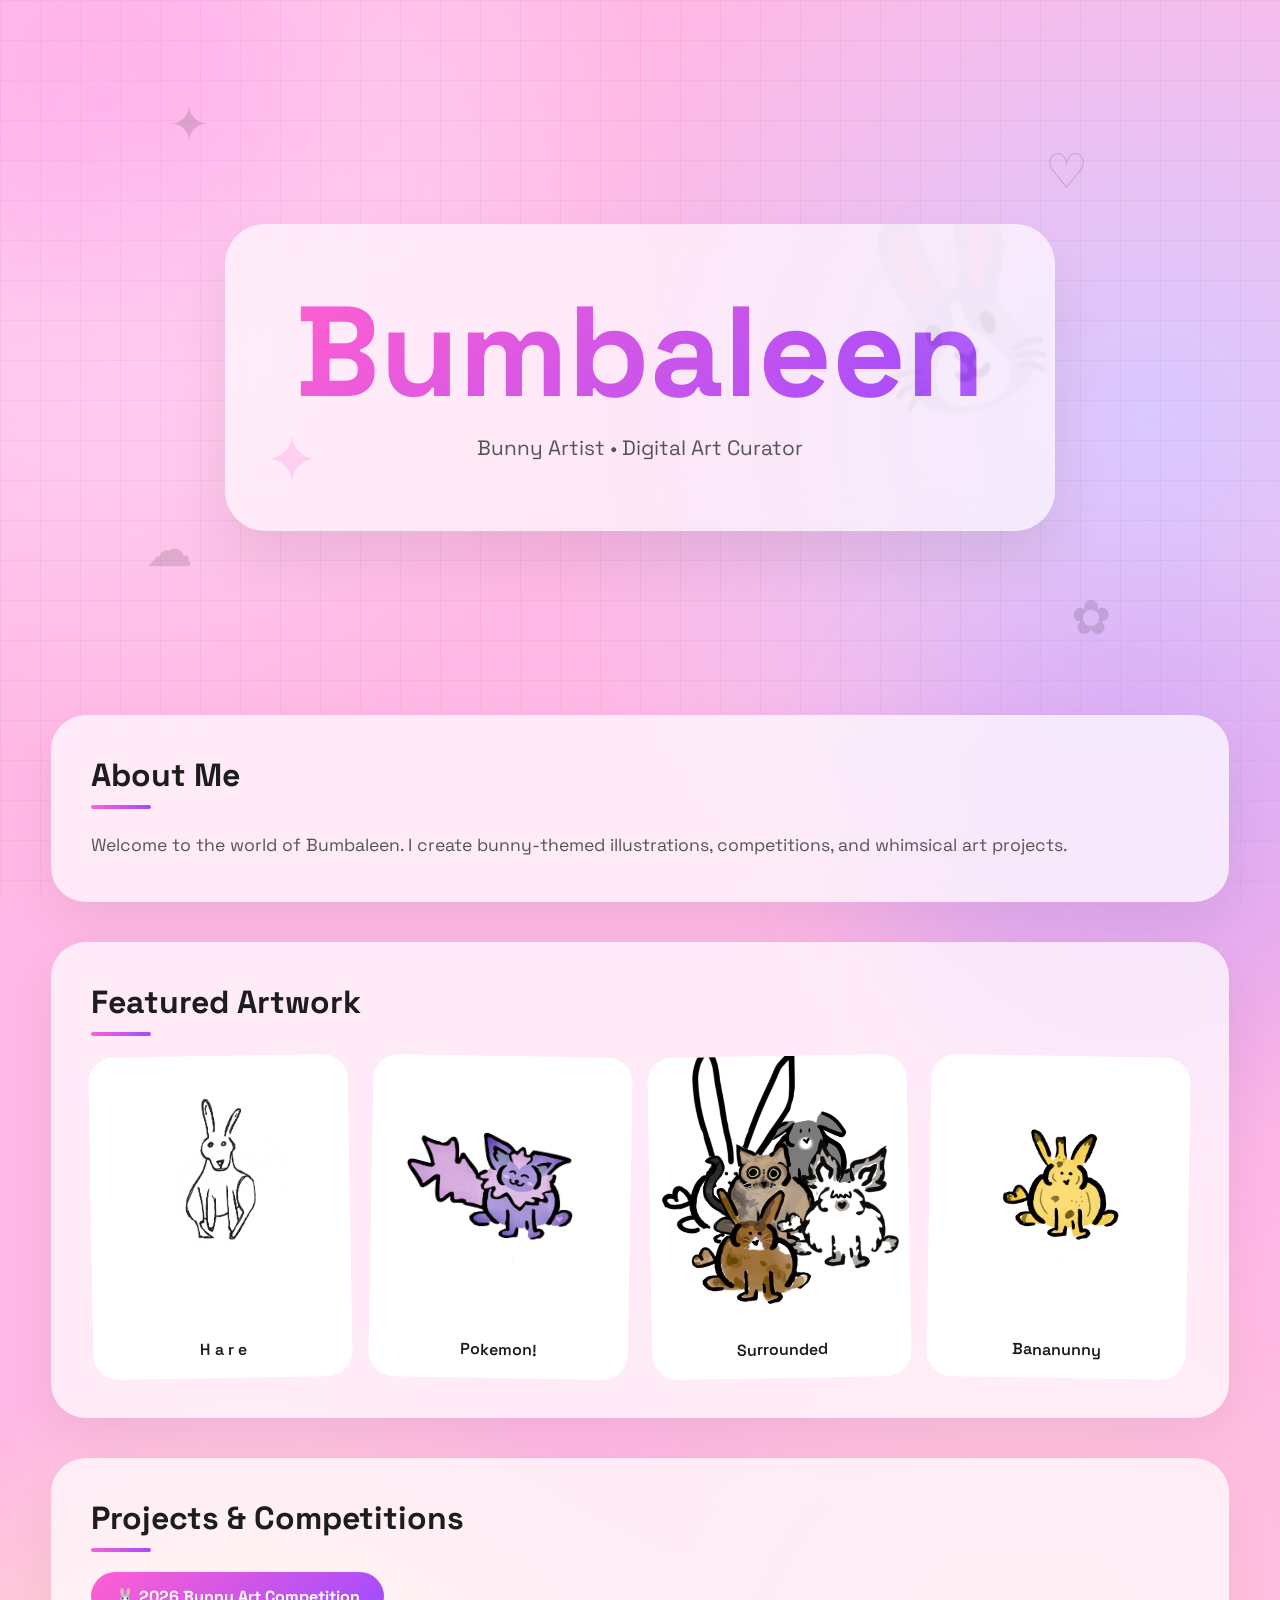
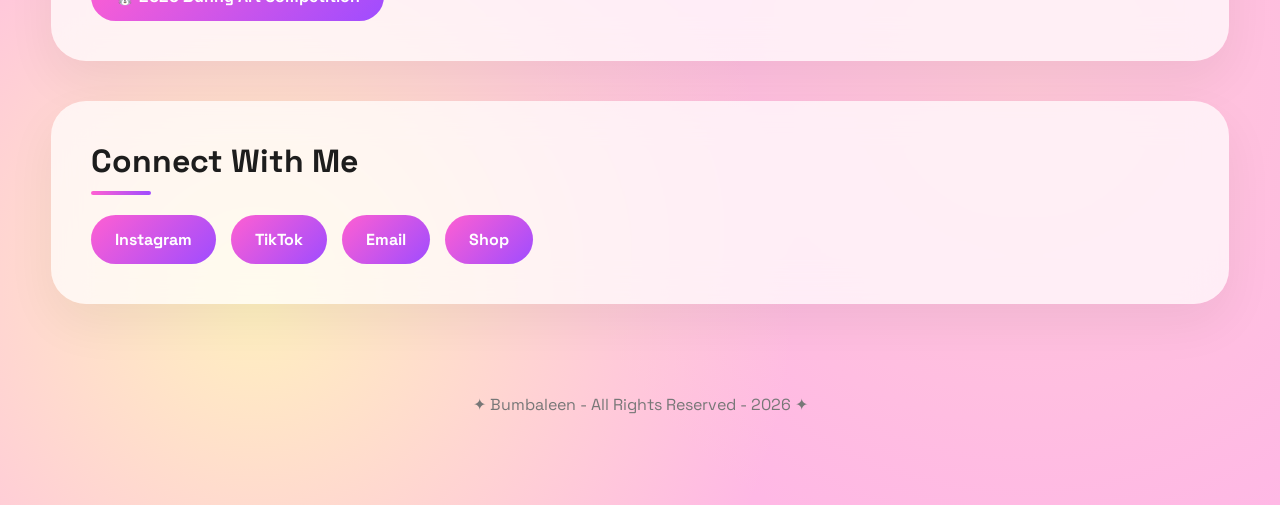
==== main webby/index.html @ 788cab20 "s" ====
<!DOCTYPE html>
<html lang="en">
<head>
<meta charset="UTF-8">
<meta name="viewport" content="width=device-width, initial-scale=1.0">
<title>Bumbaleen</title>

<link href="https://fonts.googleapis.com/css2?family=Space+Grotesk:wght@300;400;500;700&display=swap" rel="stylesheet">

<link rel="stylesheet" href="style.css">
</head>

<body>

<div class="blob blob1"></div>
<div class="blob blob2"></div>

<div class="container">

<section class="hero">

<div class="doodles">
<div class="doodle d1">✦</div>
<div class="doodle d2">♡</div>
<div class="doodle d3">☁</div>
<div class="doodle d4">✿</div>
</div>

<div class="hero-card">

<h1>Bumbaleen</h1>

<p class="tagline">
Bunny Artist • Digital Art Curator
</p>

</div>

</section>

<section class="section">
<div class="card">

<h2>About Me</h2>

<p class="bio">
Welcome to the world of Bumbaleen. I create bunny-themed illustrations, competitions, and whimsical art projects.
</p>

</div>
</section>

<section class="section">
<div class="card">

<h2>Featured Artwork</h2>

<div class="gallery">

<div class="art">
<img src="Untitled256_20260115131650.jpeg" alt="">
<p>H a r e</p>
</div>

<div class="art">
<img src="IMG_6233.jpeg" alt="">
<p>Pokemon!</p>
</div>

<div class="art">
<img src="IMG_6665.jpeg" alt="">
<p>Surrounded</p>
</div>

<div class="art">
<img src="IMG_6043.jpeg" alt="">
<p>Bananunny</p>
</div>

</div>

</div>
</section>

<section class="section">
<div class="card">

<h2>Projects & Competitions</h2>

<div class="button-group">
<a class="button" href="competition.html">
🐰 2026 Bunny Art Competition
</a>
</div>

</div>
</section>

<section class="section">
<div class="card">

<h2>Connect With Me</h2>

<div class="button-group">

<a class="button" href="https://instagram.com/yourusername" target="_blank">
Instagram
</a>

<a class="button" href="https://tiktok.com/@yourusername" target="_blank">
TikTok
</a>

<a class="button" href="mailto:your@email.com">
Email
</a>

<a class="button" href="#">
Shop
</a>

</div>

</div>
</section>

<footer>
✦ Bumbaleen - All Rights Reserved - 2026 ✦ 
</footer>

</div>

</body>
</html>
---- main webby/style.css ----
*{
    margin:0;
    padding:0;
    box-sizing:border-box;
}

:root{
    --pink:#ff5fd2;
    --purple:#9f4cff;
    --cream:#FFB8E5;
    --dark:#1d1d1d;
}

body{
    font-family:'Space Grotesk',sans-serif;
    color:var(--dark);
    overflow-x:hidden;
    background:
    radial-gradient(circle at 10% 10%, #ffd7f5 0%, transparent 25%),
    radial-gradient(circle at 90% 20%, #d9c8ff 0%, transparent 30%),
    radial-gradient(circle at 20% 90%, #fff1bf 0%, transparent 25%),
    radial-gradient(circle at 80% 80%, #ffc8d8 0%, transparent 25%),
    var(--cream);
}

body::before{
    content:"";
    position:fixed;
    inset:0;
    background-image:
    linear-gradient(rgba(0,0,0,.03) 1px, transparent 1px),
    linear-gradient(90deg, rgba(0,0,0,.03) 1px, transparent 1px);
    background-size:40px 40px;
    pointer-events:none;
}

.blob{
    position:fixed;
    border-radius:50%;
    filter:blur(80px);
    opacity:.3;
    pointer-events:none;
}

.blob1{
    width:400px;
    height:400px;
    background:#ff77df;
    top:-100px;
    left:-100px;
}

.blob2{
    width:500px;
    height:500px;
    background:#b487ff;
    bottom:-200px;
    right:-100px;
}

.container{
    width:min(1200px,92%);
    margin:auto;
    padding:40px 0;
    position:relative;
    z-index:2;
}

.hero{
    min-height:75vh;
    display:flex;
    align-items:center;
    justify-content:center;
    text-align:center;
    position:relative;
}

.hero-card{
    background:rgba(255,255,255,.65);
    backdrop-filter:blur(20px);
    padding:70px;
    border-radius:40px;
    position:relative;
    overflow:hidden;
    box-shadow:
    0 30px 60px rgba(0,0,0,.08);
}

.hero-card::before{
    content:"🐰";
    position:absolute;
    font-size:12rem;
    right:-20px;
    top:-40px;
    opacity:.08;
    transform:rotate(-15deg);
}

.hero-card::after{
    content:"✦";
    position:absolute;
    left:40px;
    bottom:30px;
    font-size:4rem;
    color:var(--pink);
    opacity:.2;
}

h1{
    font-size:clamp(4rem,10vw,8rem);
    line-height:.9;

    background:
    linear-gradient(
    135deg,
    var(--pink),
    var(--purple)
    );

    -webkit-background-clip:text;
    -webkit-text-fill-color:transparent;
}

.tagline{
    margin-top:25px;
    font-size:1.3rem;
    color:#555;
}

.section{
    margin-bottom:40px;
}

.card{
    background:rgba(255,255,255,.72);
    backdrop-filter:blur(18px);
    border-radius:35px;
    padding:40px;
    box-shadow:
    0 20px 50px rgba(0,0,0,.06);
}

.card h2{
    font-size:2rem;
    margin-bottom:20px;
    position:relative;
}

.card h2::after{
    content:"";
    width:60px;
    height:4px;
    background:linear-gradient(
    90deg,
    var(--pink),
    var(--purple)
    );
    display:block;
    margin-top:10px;
    border-radius:999px;
}

.bio{
    line-height:1.9;
    font-size:1.1rem;
    color:#555;
}

.gallery{
    display:grid;
    grid-template-columns:
    repeat(auto-fit,minmax(240px,1fr));
    gap:20px;
}

.art{
    background:white;
    border-radius:25px;
    overflow:hidden;
    transition:.35s;
    transform:rotate(-1deg);
}

.art:nth-child(even){
    transform:rotate(1deg);
}

.art:hover{
    transform:translateY(-10px) rotate(0deg);
}

.art img{
    width:100%;
    height:260px;
    object-fit:cover;
}

.art p{
    padding:18px;
    text-align:center;
    font-weight:600;
}

.button-group{
    display:flex;
    flex-wrap:wrap;
    gap:15px;
}

.button{
    text-decoration:none;
    color:white;

    background:
    linear-gradient(
    135deg,
    var(--pink),
    var(--purple)
    );

    padding:14px 24px;
    border-radius:999px;
    font-weight:700;

    transition:.3s;
}

.button:hover{
    transform:translateY(-4px) scale(1.03);
}

footer{
    text-align:center;
    padding:50px;
    color:#777;
}

.doodles{
    position:absolute;
    inset:0;
    pointer-events:none;
}

.doodle{
    position:absolute;
    opacity:.15;
    font-size:3rem;
}

.d1{
    top:8%;
    left:10%;
}

.d2{
    top:15%;
    right:12%;
}

.d3{
    bottom:20%;
    left:8%;
}

.d4{
    bottom:10%;
    right:10%;
}

@media(max-width:768px){

.hero-card{
    padding:40px 25px;
}

.card{
    padding:25px;
}

}
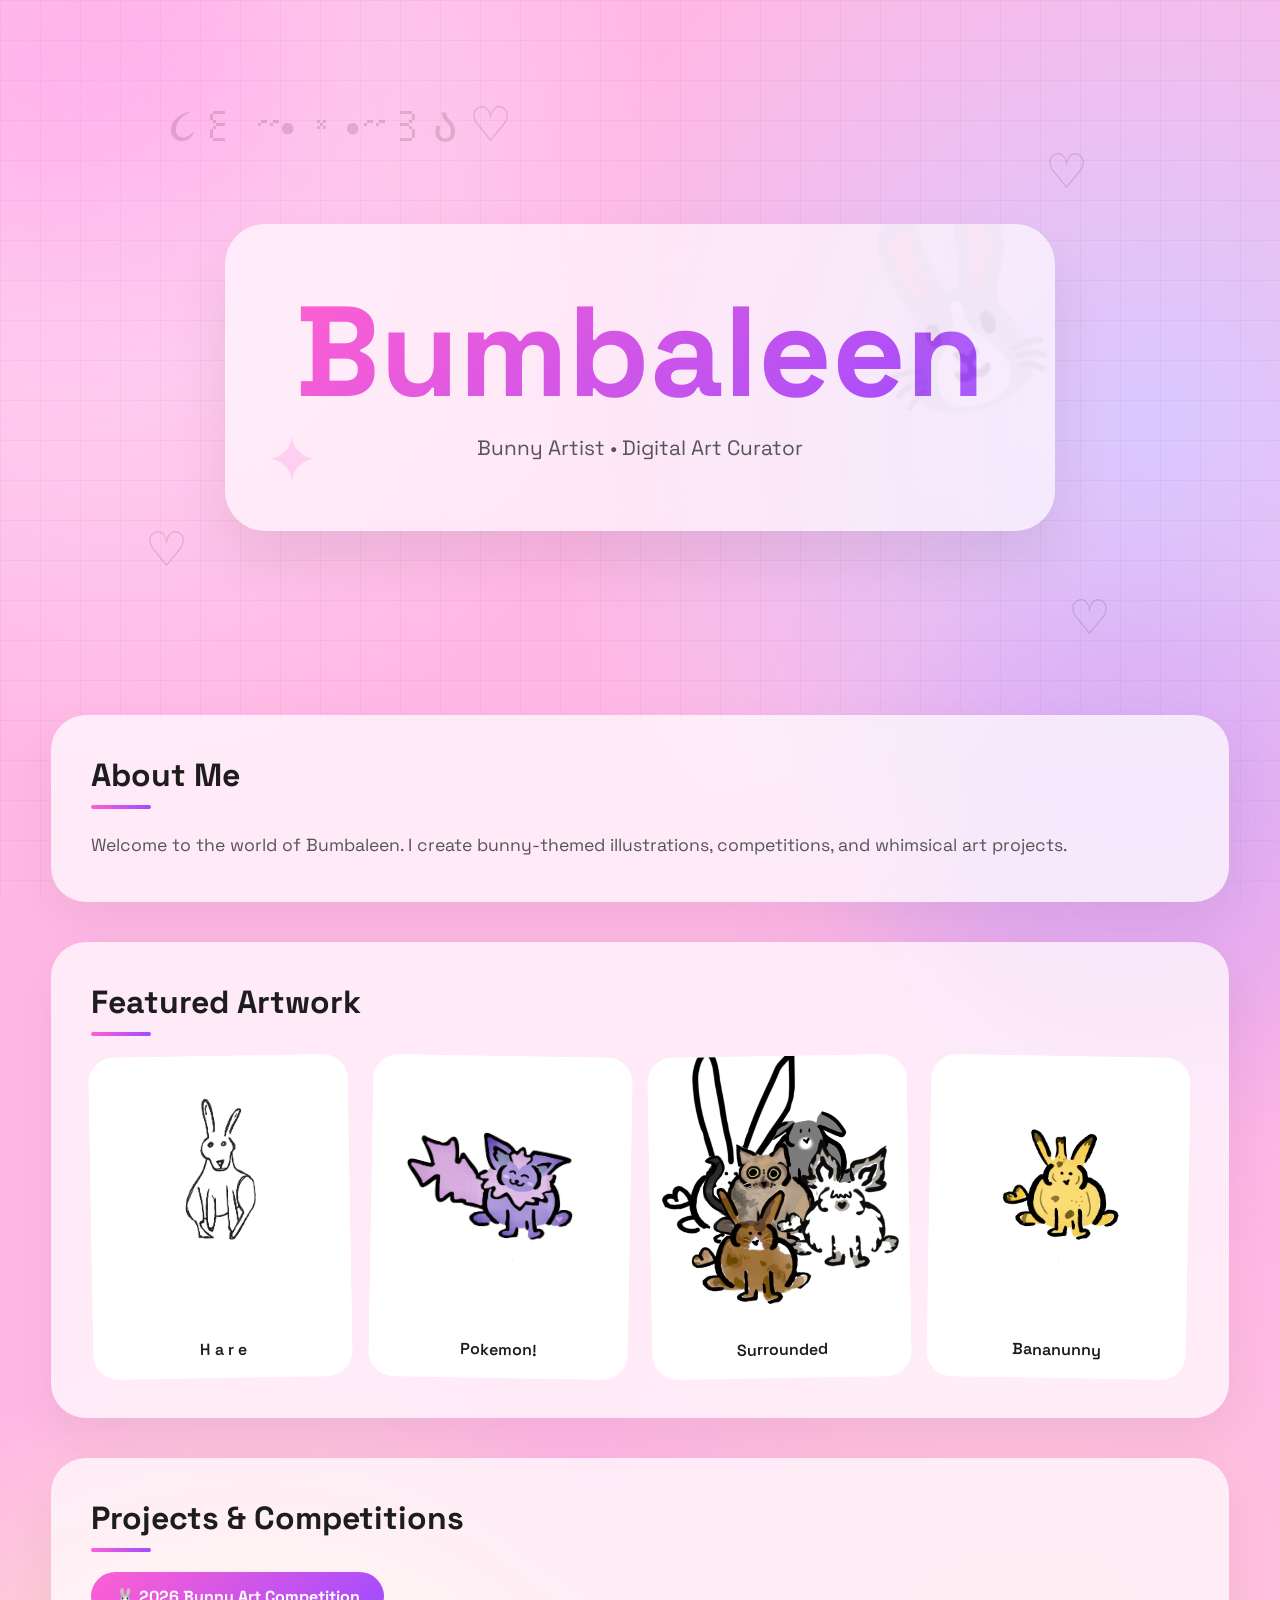
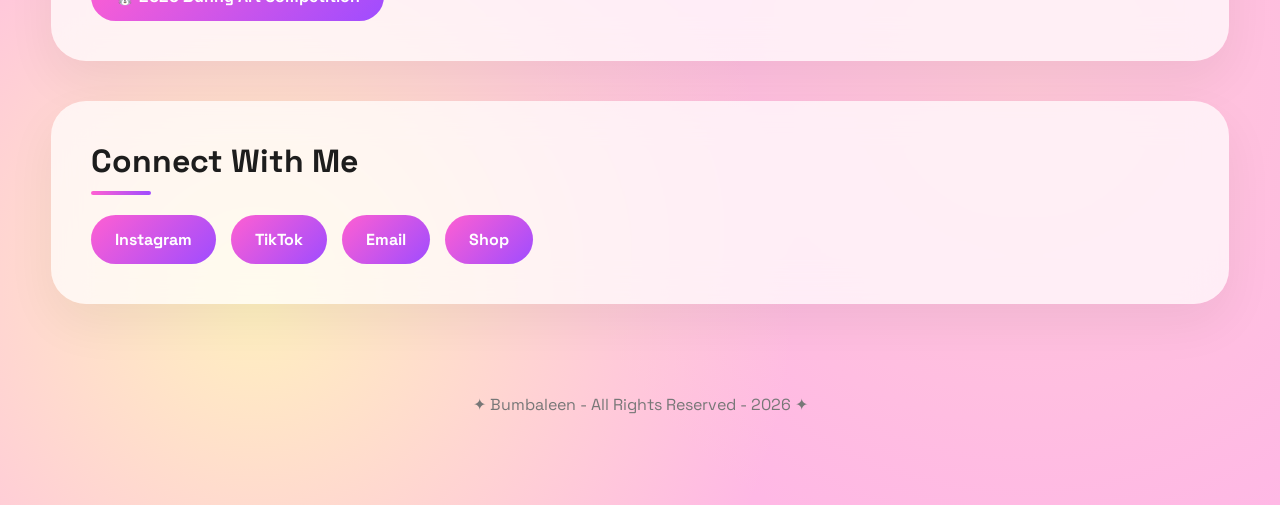
==== commit 0e56af23: "d" ====
--- a/main webby/index.html
+++ b/main webby/index.html
@@ -20,10 +20,10 @@
 <section class="hero">
 
 <div class="doodles">
-<div class="doodle d1">✦</div>
+<div class="doodle d1">૮꒰ ˶• ༝ •˶꒱ა ♡</div>
 <div class="doodle d2">♡</div>
-<div class="doodle d3">☁</div>
-<div class="doodle d4">✿</div>
+<div class="doodle d3">♡</div>
+<div class="doodle d4">♡</div>
 </div>
 
 <div class="hero-card">
